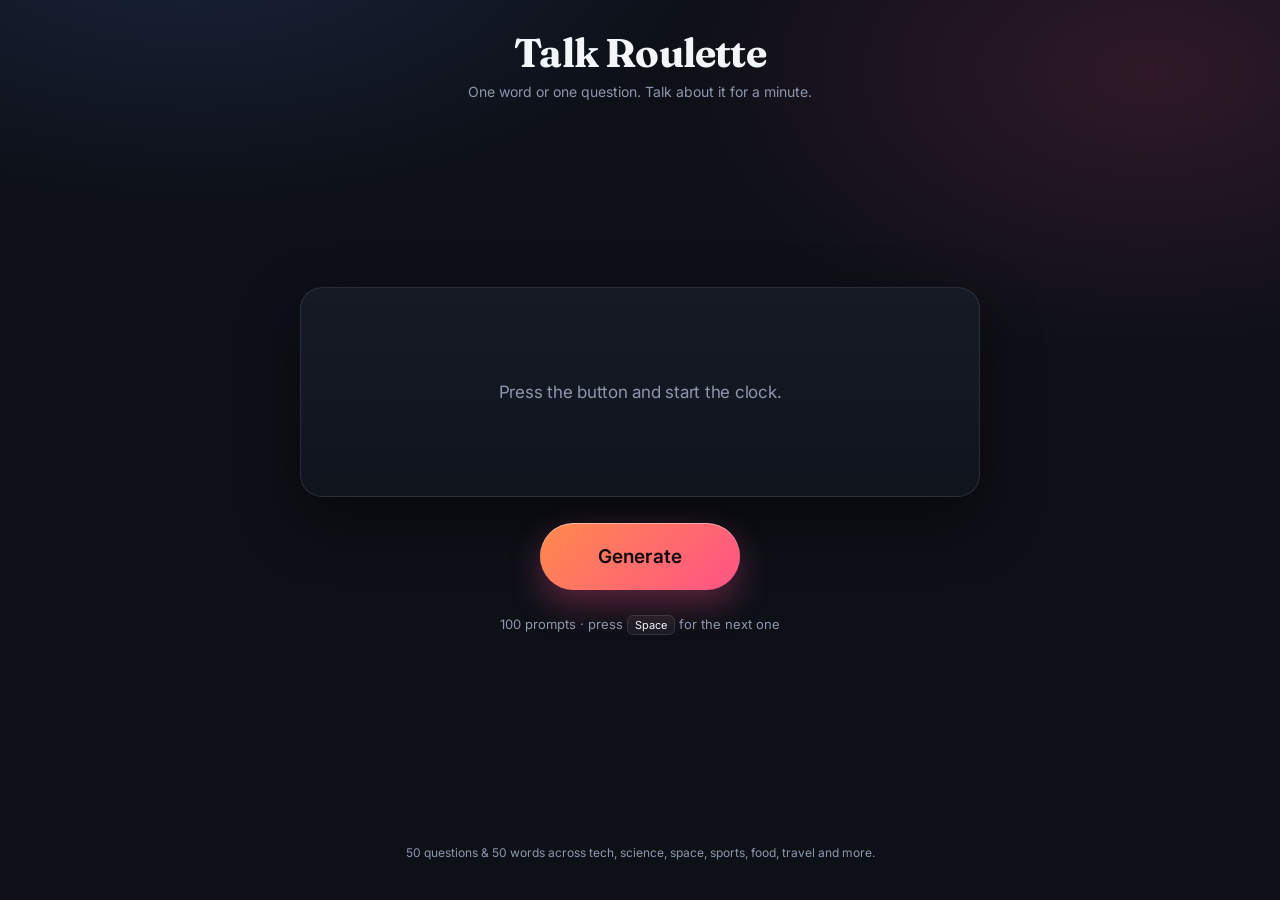
==== index.html @ c154769d "Talk Roulette: 50 questions + 50 words, one random generate button" ====
<!DOCTYPE html>
<html lang="en">
<head>
<meta charset="utf-8">
<meta name="viewport" content="width=device-width, initial-scale=1">
<title>Talk Roulette — one minute on anything</title>
<link rel="preconnect" href="https://fonts.googleapis.com">
<link rel="preconnect" href="https://fonts.gstatic.com" crossorigin>
<link href="https://fonts.googleapis.com/css2?family=Fraunces:opsz,wght@9..144,600;9..144,700&family=Inter:wght@400;500;600&display=swap" rel="stylesheet">
<style>
  :root{
    --bg:#0d1017; --bg2:#151a25; --ink:#f2f5fa; --muted:#8d97ad;
    --line:rgba(255,255,255,.10);
    --accent:#ff8a4c; --accent2:#ff4d8d; --accent3:#5b8cff;
  }
  *{box-sizing:border-box}
  [hidden]{display:none !important}
  html,body{height:100%}
  body{
    margin:0; background:var(--bg); color:var(--ink);
    font-family:Inter,system-ui,-apple-system,Segoe UI,sans-serif;
    display:flex; flex-direction:column; align-items:center;
    min-height:100dvh; padding:28px 20px 40px;
    background-image:
      radial-gradient(900px 500px at 15% -10%, rgba(91,140,255,.16), transparent 60%),
      radial-gradient(800px 480px at 90% 8%, rgba(255,77,141,.14), transparent 60%);
    background-attachment:fixed;
  }
  header{text-align:center; margin-bottom:auto}
  h1{
    font-family:Fraunces,Georgia,serif; font-weight:700;
    font-size:clamp(26px,5vw,40px); margin:0 0 6px; letter-spacing:-.02em;
  }
  .sub{color:var(--muted); font-size:14px; margin:0}

  main{
    width:100%; max-width:680px; display:flex; flex-direction:column;
    align-items:center; justify-content:center; gap:26px; margin:auto 0;
  }

  .card{
    width:100%; min-height:210px; border-radius:22px;
    background:linear-gradient(180deg,var(--bg2),#10141d);
    border:1px solid var(--line);
    box-shadow:0 24px 60px rgba(0,0,0,.45);
    padding:30px 28px; display:flex; flex-direction:column;
    align-items:center; justify-content:center; text-align:center; gap:16px;
  }
  .tags{display:flex; gap:8px; flex-wrap:wrap; justify-content:center}
  .tag{
    font-size:11px; letter-spacing:.13em; text-transform:uppercase;
    padding:5px 11px; border-radius:999px; border:1px solid var(--line);
    color:var(--muted); font-weight:600;
  }
  .tag.kind{border-color:transparent; color:#101018}
  .tag.kind[data-kind="word"]{background:linear-gradient(90deg,var(--accent),var(--accent2))}
  .tag.kind[data-kind="question"]{background:linear-gradient(90deg,var(--accent3),#5be0d0)}

  #out{margin:0; line-height:1.35; letter-spacing:-.015em}
  #out.word{
    font-family:Fraunces,Georgia,serif; font-weight:700;
    font-size:clamp(40px,9vw,68px);
    background:linear-gradient(90deg,var(--accent),var(--accent2));
    -webkit-background-clip:text; background-clip:text; color:transparent;
  }
  #out.question{font-size:clamp(19px,3.4vw,27px); font-weight:500; line-height:1.45; max-width:34ch}
  #out.idle{color:var(--muted); font-size:17px; font-weight:400}

  .pop{animation:pop .34s cubic-bezier(.2,.9,.3,1.4)}
  @keyframes pop{from{opacity:0; transform:translateY(10px) scale(.97)} to{opacity:1; transform:none}}

  #go{
    font:inherit; font-weight:600; font-size:19px; letter-spacing:.01em;
    color:#12070a; cursor:pointer; border:0;
    padding:22px 58px; border-radius:999px;
    background:linear-gradient(135deg,var(--accent),var(--accent2) 55%,var(--accent3));
    background-size:200% 200%;
    box-shadow:0 14px 34px rgba(255,77,141,.32), inset 0 1px 0 rgba(255,255,255,.4);
    transition:transform .12s ease, box-shadow .2s ease, background-position .6s ease;
  }
  #go:hover{transform:translateY(-2px); background-position:100% 50%; box-shadow:0 18px 44px rgba(255,77,141,.42), inset 0 1px 0 rgba(255,255,255,.4)}
  #go:active{transform:translateY(1px) scale(.985)}
  #go:focus-visible{outline:3px solid #fff; outline-offset:4px}

  .hint{color:var(--muted); font-size:13px; margin:0}
  kbd{
    font:inherit; font-size:11px; padding:2px 7px; border-radius:6px;
    border:1px solid var(--line); background:rgba(255,255,255,.05); color:var(--ink);
  }
  footer{margin-top:auto; padding-top:26px; color:var(--muted); font-size:12px; text-align:center}
  @media (prefers-reduced-motion:reduce){.pop{animation:none} #go{transition:none}}
</style>
</head>
<body>

<header>
  <h1>Talk Roulette</h1>
  <p class="sub">One word or one question. Talk about it for a minute.</p>
</header>

<main>
  <div class="card">
    <div class="tags" id="tags" hidden>
      <span class="tag kind" id="kindTag"></span>
      <span class="tag" id="themeTag"></span>
    </div>
    <p id="out" class="idle">Press the button and start the clock.</p>
  </div>

  <button id="go">Generate</button>
  <p class="hint">100 prompts &middot; press <kbd>Space</kbd> for the next one</p>
</main>

<footer>50 questions &amp; 50 words across tech, science, space, sports, food, travel and more.</footer>

<script src="data.js"></script>
<script>
  const out = document.getElementById('out');
  const tags = document.getElementById('tags');
  const kindTag = document.getElementById('kindTag');
  const themeTag = document.getElementById('themeTag');
  const go = document.getElementById('go');

  // Every item, tagged by kind, so one draw picks freely between words and questions.
  const POOL = [
    ...WORDS.map(w => ({ ...w, kind: 'word' })),
    ...QUESTIONS.map(q => ({ ...q, kind: 'question' }))
  ];

  let last = -1;

  function generate() {
    let i = Math.floor(Math.random() * POOL.length);
    if (POOL.length > 1) while (i === last) i = Math.floor(Math.random() * POOL.length);
    last = i;

    const item = POOL[i];
    tags.hidden = false;
    kindTag.textContent = item.kind === 'word' ? 'Word' : 'Question';
    kindTag.dataset.kind = item.kind;
    themeTag.textContent = item.theme;

    out.textContent = item.text;
    out.className = item.kind;
    void out.offsetWidth;      // restart the animation on repeat presses
    out.classList.add('pop');
  }

  go.addEventListener('click', generate);
  document.addEventListener('keydown', e => {
    if (e.code === 'Space' || e.key === 'Enter') { e.preventDefault(); generate(); }
  });
</script>
</body>
</html>
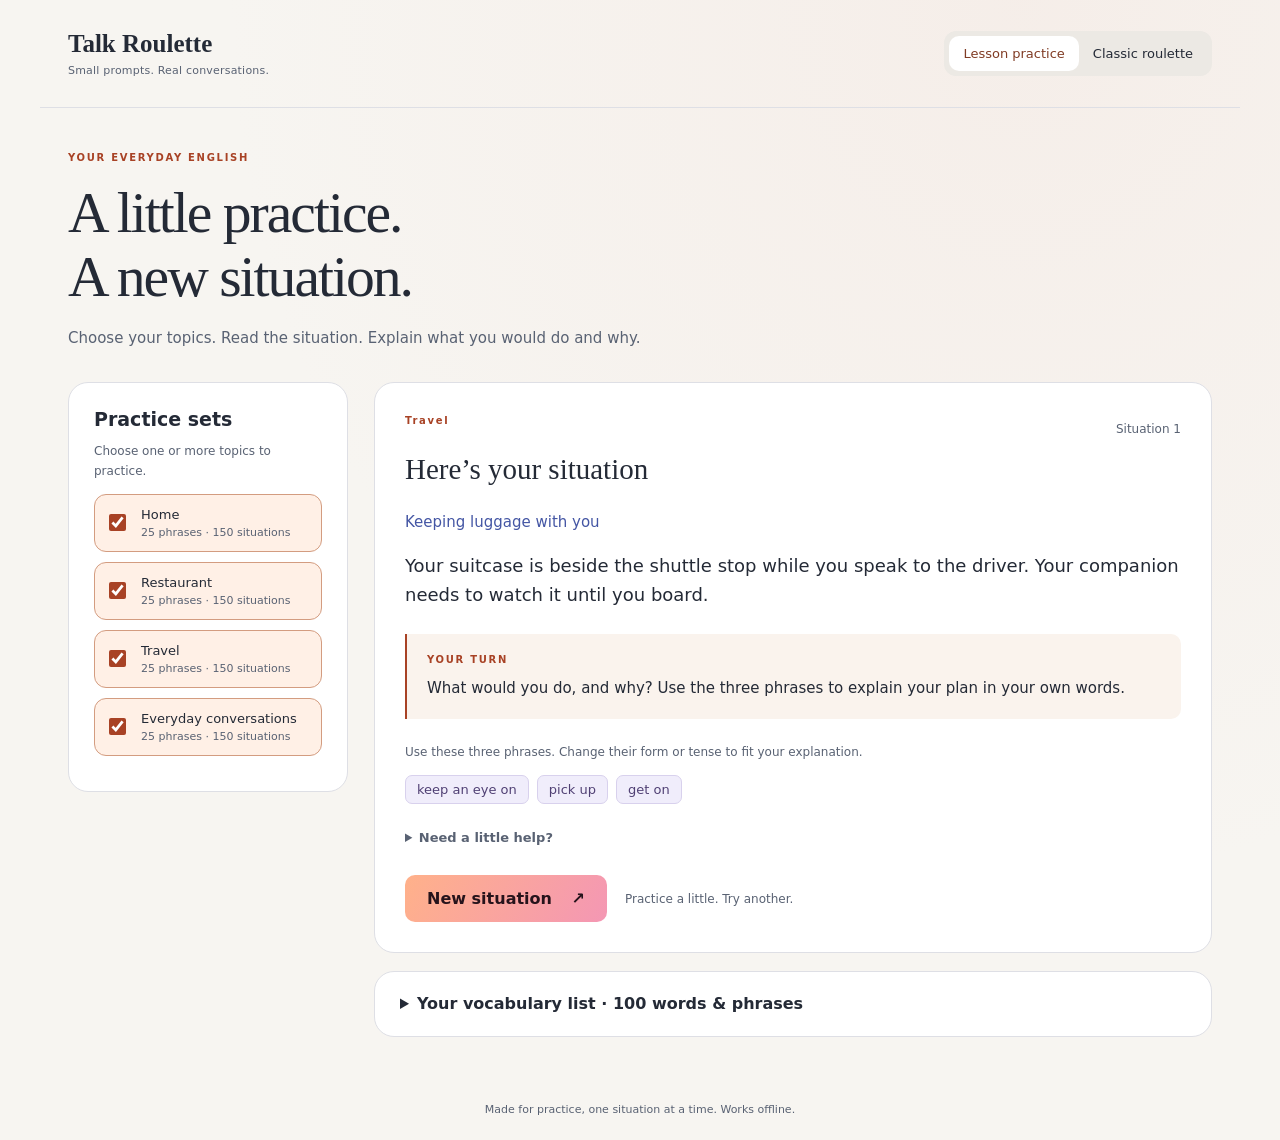
==== commit 89d262af: "Add focused lesson practice with 600 situations" ====
--- a/index.html
+++ b/index.html
@@ -1,155 +1,71 @@
-<!DOCTYPE html>
+<!doctype html>
 <html lang="en">
 <head>
-<meta charset="utf-8">
-<meta name="viewport" content="width=device-width, initial-scale=1">
-<title>Talk Roulette — one minute on anything</title>
-<link rel="preconnect" href="https://fonts.googleapis.com">
-<link rel="preconnect" href="https://fonts.gstatic.com" crossorigin>
-<link href="https://fonts.googleapis.com/css2?family=Fraunces:opsz,wght@9..144,600;9..144,700&family=Inter:wght@400;500;600&display=swap" rel="stylesheet">
-<style>
-  :root{
-    --bg:#0d1017; --bg2:#151a25; --ink:#f2f5fa; --muted:#8d97ad;
-    --line:rgba(255,255,255,.10);
-    --accent:#ff8a4c; --accent2:#ff4d8d; --accent3:#5b8cff;
-  }
-  *{box-sizing:border-box}
-  [hidden]{display:none !important}
-  html,body{height:100%}
-  body{
-    margin:0; background:var(--bg); color:var(--ink);
-    font-family:Inter,system-ui,-apple-system,Segoe UI,sans-serif;
-    display:flex; flex-direction:column; align-items:center;
-    min-height:100dvh; padding:28px 20px 40px;
-    background-image:
-      radial-gradient(900px 500px at 15% -10%, rgba(91,140,255,.16), transparent 60%),
-      radial-gradient(800px 480px at 90% 8%, rgba(255,77,141,.14), transparent 60%);
-    background-attachment:fixed;
-  }
-  header{text-align:center; margin-bottom:auto}
-  h1{
-    font-family:Fraunces,Georgia,serif; font-weight:700;
-    font-size:clamp(26px,5vw,40px); margin:0 0 6px; letter-spacing:-.02em;
-  }
-  .sub{color:var(--muted); font-size:14px; margin:0}
-
-  main{
-    width:100%; max-width:680px; display:flex; flex-direction:column;
-    align-items:center; justify-content:center; gap:26px; margin:auto 0;
-  }
-
-  .card{
-    width:100%; min-height:210px; border-radius:22px;
-    background:linear-gradient(180deg,var(--bg2),#10141d);
-    border:1px solid var(--line);
-    box-shadow:0 24px 60px rgba(0,0,0,.45);
-    padding:30px 28px; display:flex; flex-direction:column;
-    align-items:center; justify-content:center; text-align:center; gap:16px;
-  }
-  .tags{display:flex; gap:8px; flex-wrap:wrap; justify-content:center}
-  .tag{
-    font-size:11px; letter-spacing:.13em; text-transform:uppercase;
-    padding:5px 11px; border-radius:999px; border:1px solid var(--line);
-    color:var(--muted); font-weight:600;
-  }
-  .tag.kind{border-color:transparent; color:#101018}
-  .tag.kind[data-kind="word"]{background:linear-gradient(90deg,var(--accent),var(--accent2))}
-  .tag.kind[data-kind="question"]{background:linear-gradient(90deg,var(--accent3),#5be0d0)}
-
-  #out{margin:0; line-height:1.35; letter-spacing:-.015em}
-  #out.word{
-    font-family:Fraunces,Georgia,serif; font-weight:700;
-    font-size:clamp(40px,9vw,68px);
-    background:linear-gradient(90deg,var(--accent),var(--accent2));
-    -webkit-background-clip:text; background-clip:text; color:transparent;
-  }
-  #out.question{font-size:clamp(19px,3.4vw,27px); font-weight:500; line-height:1.45; max-width:34ch}
-  #out.idle{color:var(--muted); font-size:17px; font-weight:400}
-
-  .pop{animation:pop .34s cubic-bezier(.2,.9,.3,1.4)}
-  @keyframes pop{from{opacity:0; transform:translateY(10px) scale(.97)} to{opacity:1; transform:none}}
-
-  #go{
-    font:inherit; font-weight:600; font-size:19px; letter-spacing:.01em;
-    color:#12070a; cursor:pointer; border:0;
-    padding:22px 58px; border-radius:999px;
-    background:linear-gradient(135deg,var(--accent),var(--accent2) 55%,var(--accent3));
-    background-size:200% 200%;
-    box-shadow:0 14px 34px rgba(255,77,141,.32), inset 0 1px 0 rgba(255,255,255,.4);
-    transition:transform .12s ease, box-shadow .2s ease, background-position .6s ease;
-  }
-  #go:hover{transform:translateY(-2px); background-position:100% 50%; box-shadow:0 18px 44px rgba(255,77,141,.42), inset 0 1px 0 rgba(255,255,255,.4)}
-  #go:active{transform:translateY(1px) scale(.985)}
-  #go:focus-visible{outline:3px solid #fff; outline-offset:4px}
-
-  .hint{color:var(--muted); font-size:13px; margin:0}
-  kbd{
-    font:inherit; font-size:11px; padding:2px 7px; border-radius:6px;
-    border:1px solid var(--line); background:rgba(255,255,255,.05); color:var(--ink);
-  }
-  footer{margin-top:auto; padding-top:26px; color:var(--muted); font-size:12px; text-align:center}
-  @media (prefers-reduced-motion:reduce){.pop{animation:none} #go{transition:none}}
-</style>
+  <meta charset="utf-8">
+  <meta name="viewport" content="width=device-width, initial-scale=1">
+  <meta name="referrer" content="no-referrer">
+  <meta http-equiv="Content-Security-Policy" content="default-src 'none'; script-src 'self'; style-src 'self'; img-src 'self' data:; connect-src 'none'; base-uri 'none'; form-action 'none'">
+  <title>Talk Roulette | Lesson practice</title>
+  <link rel="stylesheet" href="styles/app.css">
 </head>
 <body>
-
-<header>
-  <h1>Talk Roulette</h1>
-  <p class="sub">One word or one question. Talk about it for a minute.</p>
-</header>
-
-<main>
-  <div class="card">
-    <div class="tags" id="tags" hidden>
-      <span class="tag kind" id="kindTag"></span>
-      <span class="tag" id="themeTag"></span>
-    </div>
-    <p id="out" class="idle">Press the button and start the clock.</p>
-  </div>
-
-  <button id="go">Generate</button>
-  <p class="hint">100 prompts &middot; press <kbd>Space</kbd> for the next one</p>
-</main>
-
-<footer>50 questions &amp; 50 words across tech, science, space, sports, food, travel and more.</footer>
-
-<script src="data.js"></script>
-<script>
-  const out = document.getElementById('out');
-  const tags = document.getElementById('tags');
-  const kindTag = document.getElementById('kindTag');
-  const themeTag = document.getElementById('themeTag');
-  const go = document.getElementById('go');
-
-  // Every item, tagged by kind, so one draw picks freely between words and questions.
-  const POOL = [
-    ...WORDS.map(w => ({ ...w, kind: 'word' })),
-    ...QUESTIONS.map(q => ({ ...q, kind: 'question' }))
-  ];
-
-  let last = -1;
-
-  function generate() {
-    let i = Math.floor(Math.random() * POOL.length);
-    if (POOL.length > 1) while (i === last) i = Math.floor(Math.random() * POOL.length);
-    last = i;
-
-    const item = POOL[i];
-    tags.hidden = false;
-    kindTag.textContent = item.kind === 'word' ? 'Word' : 'Question';
-    kindTag.dataset.kind = item.kind;
-    themeTag.textContent = item.theme;
-
-    out.textContent = item.text;
-    out.className = item.kind;
-    void out.offsetWidth;      // restart the animation on repeat presses
-    out.classList.add('pop');
-  }
-
-  go.addEventListener('click', generate);
-  document.addEventListener('keydown', e => {
-    if (e.code === 'Space' || e.key === 'Enter') { e.preventDefault(); generate(); }
-  });
-</script>
+  <header class="topbar">
+    <a class="brand" href="#">Talk Roulette<span>Small prompts. Real conversations.</span></a>
+    <nav aria-label="Practice mode">
+      <button id="lesson-mode" aria-pressed="true">Lesson practice</button>
+      <button id="roulette-mode" aria-pressed="false">Classic roulette</button>
+    </nav>
+  </header>
+  <main>
+    <section id="lesson-panel" aria-labelledby="page-title">
+      <div class="intro"><p class="eyebrow">YOUR EVERYDAY ENGLISH</p><h1 id="page-title">A little practice.<br>A new situation.</h1><p>Choose your topics. Read the situation. Explain what you would do and why.</p></div>
+      <div class="workspace">
+        <aside class="panel library" aria-labelledby="sets-heading">
+          <div class="section-heading"><h2 id="sets-heading">Practice sets</h2></div>
+          <p class="small muted">Choose one or more topics to practice.</p>
+          <div id="set-list"></div>
+        </aside>
+        <div class="practice-column">
+          <article class="panel challenge" aria-labelledby="situation-heading">
+            <div id="challenge-content" aria-live="polite" aria-atomic="true">
+              <div class="section-heading"><p id="context-label" class="eyebrow"></p><span id="round-label" class="small muted"></span></div>
+              <h2 id="situation-heading">Here’s your situation</h2>
+              <p id="scene-intro" class="scene-intro"></p><div id="scene-events"></div>
+              <div class="task-box"><p class="eyebrow">YOUR TURN</p><p id="task"></p></div>
+              <p class="small muted">Use these three phrases. Change their form or tense to fit your explanation.</p><div id="target-words" class="chips"></div>
+            </div>
+            <details id="hints"><summary>Need a little help?</summary><div id="hint-content"></div></details>
+            <div class="generate-row"><button id="next" class="primary">New situation <span aria-hidden="true">↗</span></button><span class="small muted">Practice a little. Try another.</span></div>
+          </article>
+          <details class="panel vocabulary"><summary id="vocabulary-summary">Your vocabulary list</summary><div id="vocabulary-list"></div></details>
+        </div>
+      </div>
+    </section>
+    <section id="roulette-panel" hidden aria-labelledby="classic-title"><p class="eyebrow">THE ORIGINAL</p><h1 id="classic-title">One minute on anything.</h1><article class="panel classic-card" aria-live="polite"><p id="classic-label" class="eyebrow">WORD OR QUESTION</p><h2 id="classic-prompt">Press the button and start talking.</h2></article><button id="classic-next" class="primary">Generate</button><p class="muted">50 words. 50 questions. Plenty to talk about.</p></section>
+  </main>
+  <footer>Made for practice, one situation at a time. Works offline.</footer>
+  <script src="data.js"></script>
+  <script src="data/catalog.js"></script>
+  <script src="data/vocabulary/home.js"></script>
+  <script src="data/situations/home/cleaning.js"></script>
+  <script src="data/situations/home/household.js"></script>
+  <script src="data/situations/home/routines.js"></script>
+  <script src="data/vocabulary/restaurant.js"></script>
+  <script src="data/situations/restaurant/operations.js"></script>
+  <script src="data/situations/restaurant/service.js"></script>
+  <script src="data/situations/restaurant/teamwork.js"></script>
+  <script src="data/vocabulary/travel.js"></script>
+  <script src="data/situations/travel/accommodation.js"></script>
+  <script src="data/situations/travel/exploring.js"></script>
+  <script src="data/situations/travel/transport.js"></script>
+  <script src="data/vocabulary/everyday.js"></script>
+  <script src="data/situations/everyday/plans.js"></script>
+  <script src="data/situations/everyday/relationships.js"></script>
+  <script src="data/situations/everyday/routines.js"></script>
+  <script src="lib/sets.js"></script>
+  <script src="lib/generator.js"></script>
+  <script src="components/dom.js"></script>
+  <script src="components/practice.js"></script>
+  <script src="app.js"></script>
 </body>
 </html>
--- a/styles/app.css
+++ b/styles/app.css
@@ -0,0 +1,110 @@
+:root{color-scheme:light;--bg:#f7f5f1;--panel:#ffffff;--ink:#242a36;--muted:#596273;--line:#dedfe5;--accent:#a84225;--blue:#4456a4;--radius:20px;font-family:Inter,system-ui,-apple-system,sans-serif;color:var(--ink);background:var(--bg)}
+
+*{box-sizing:border-box}
+[hidden]{display:none!important}
+body{margin:0;background:radial-gradient(ellipse at 80% 0,#f2dfd855,transparent 55%);min-height:100vh}
+button,input,textarea,select{font:inherit}
+button,select,summary{cursor:pointer}
+button{color:var(--ink);background:#f1f2f5;border:1px solid var(--line);padding:10px 14px;border-radius:10px}
+button:hover{background:#e4e7ed}
+button:disabled{opacity:.45;cursor:not-allowed}
+a{color:inherit}
+button:focus-visible,a:focus-visible,input:focus-visible,select:focus-visible,textarea:focus-visible,summary:focus-visible{outline:2px solid var(--accent);outline-offset:4px}
+input,textarea,select{background:var(--panel);color:var(--ink);border:1px solid #a7afbd;border-radius:9px;padding:11px;width:100%}
+textarea{resize:vertical}
+input::placeholder,textarea::placeholder{color:var(--muted);opacity:1}
+label{display:grid;gap:8px;font-size:13px;font-weight:600}
+h1,h2,h3,p{margin-top:0}
+h1{font-family:Georgia,serif;font-size:clamp(36px,4.5vw,58px);font-weight:400;letter-spacing:-2px;line-height:1.12;margin-bottom:16px}
+h2{font-size:19px}
+h3{font-size:15px}
+p{line-height:1.65}
+summary{font-weight:600;line-height:1.5}
+details[open]>summary{margin-bottom:20px}
+
+.topbar{max-width:1200px;margin:auto;padding:30px 28px;display:flex;justify-content:space-between;align-items:center;gap:22px;border-bottom:1px solid var(--line)}
+.brand{font-family:Georgia,serif;font-weight:bold;font-size:25px;text-decoration:none}
+.brand span{display:block;font-family:system-ui,sans-serif;font-weight:400;font-size:11px;letter-spacing:.2px;color:var(--muted);margin-top:6px}
+nav{display:flex;padding:5px;background:#ece9e4;border-radius:12px}
+nav button{border:0;background:transparent;font-size:13px}
+nav button[aria-pressed=true]{background:#ffffff;color:#803b24}
+main{max-width:1200px;margin:auto;padding:42px 28px}
+.intro{margin-bottom:32px}
+.intro>p:last-child{color:var(--muted);font-size:15px}
+.eyebrow{font-size:10px;letter-spacing:1.7px;font-weight:700;color:var(--accent);margin-bottom:14px}
+.workspace{display:grid;grid-template-columns:280px minmax(0,1fr);gap:26px;align-items:start}
+.panel{background:var(--panel);border:1px solid var(--line);border-radius:var(--radius);padding:25px}
+.section-heading{display:flex;justify-content:space-between;align-items:center;gap:10px}
+.section-heading h2{margin-bottom:0}
+.library .section-heading{margin-bottom:12px}
+.small{font-size:12px}
+.muted{color:var(--muted)}
+
+.set-row{display:flex;gap:8px;align-items:center;margin:10px 0;padding:12px 10px;border:1px solid var(--line);border-radius:12px}
+.set-row:has(input:checked){background:#fff0e6;border-color:#d39c80}
+.set-row label{display:flex;flex:1;align-items:center;gap:12px;cursor:pointer;min-width:0}
+.set-row input{width:17px;height:17px;accent-color:var(--accent);flex-shrink:0}
+.set-row strong{display:block;font-weight:500;overflow-wrap:anywhere}
+.set-row small{display:block;color:var(--muted);font-size:11px;font-weight:400;margin-top:4px}
+.library>p:last-child{margin-bottom:0}
+.practice-column{display:grid;gap:18px}
+
+.challenge{padding:30px}
+.challenge h2{font-family:Georgia,serif;font-size:29px;font-weight:400;margin-top:9px}
+.scene-intro{color:var(--blue);font-size:15px;margin-bottom:16px}
+#scene-events p{font-size:18px;line-height:1.65;margin-bottom:12px}
+.task-box{background:#faf3ed;border-left:2px solid var(--accent);border-radius:0 10px 10px 0;padding:18px 20px;margin:24px 0}
+.task-box .eyebrow{margin-bottom:8px}
+.task-box p:last-child{margin-bottom:0;font-size:15px}
+.chips{display:flex;gap:8px;flex-wrap:wrap}
+.chip{background:#f0edfb;border:1px solid #d8d1ed;border-radius:7px;padding:6px 11px;font-size:13px;color:#504074;overflow-wrap:anywhere}
+#hints{margin-top:24px}
+#hints summary{font-size:13px;color:var(--muted)}
+.hint-entry{font-size:13px;border-top:1px solid var(--line);padding-top:12px}
+.hint-entry p{margin:6px 0;color:var(--muted)}
+.hint-entry strong{color:var(--ink)}
+.generate-row{display:flex;gap:18px;align-items:center;margin-top:28px}
+.primary{background:linear-gradient(120deg,#ffb18a,#f497b4);border:0;color:#26131b;font-weight:700;padding:14px 22px}
+.primary:hover{background:#ffbf9e}
+.primary span{margin-left:14px}
+.vocabulary{padding:20px 25px}
+.vocab-group{margin-top:20px}
+.vocab-word{display:flex;gap:16px;padding:10px 0;border-top:1px solid var(--line);font-size:13px}
+.vocab-word strong{min-width:115px;flex:0 0 30%;overflow-wrap:anywhere}
+.vocab-word span{color:var(--muted)}
+
+footer{padding:24px;text-align:center;color:var(--muted);font-size:11px}
+#roulette-panel{max-width:760px;margin:40px auto;text-align:center}
+.classic-card{margin:30px 0;min-height:240px;display:flex;flex-direction:column;justify-content:center}
+.classic-card h2{font-size:30px;line-height:1.5;font-family:Georgia,serif;font-weight:400}
+#roulette-panel>.muted{margin-top:20px}
+
+@media(max-width:800px){.workspace{grid-template-columns:1fr}
+.library #set-list{display:grid;grid-template-columns:1fr 1fr;gap:0 12px}
+.intro br{display:none}
+.topbar{padding:22px 20px}
+main{padding:28px 20px}
+.topbar{align-items:flex-start}
+.brand span{max-width:160px}
+nav{flex-direction:column}
+.challenge{padding:24px}
+.generate-row>.small{display:none}
+}
+
+@media(max-width:450px){.library #set-list{grid-template-columns:1fr}
+.topbar{gap:10px}
+.brand{font-size:22px}
+nav button{font-size:11px;padding:8px}
+.panel{padding:20px}
+main{padding:28px 14px}
+.library #set-list{gap:0}
+.set-row{margin:5px 0}
+.vocab-word{gap:10px}
+}
+
+@media(prefers-reduced-motion:no-preference){button{transition:background .15s ease}
+.challenge{animation:appear .3s ease}
+@keyframes appear{from{opacity:.4;transform:translateY(6px)}
+to{opacity:1;transform:none}
+}
+}
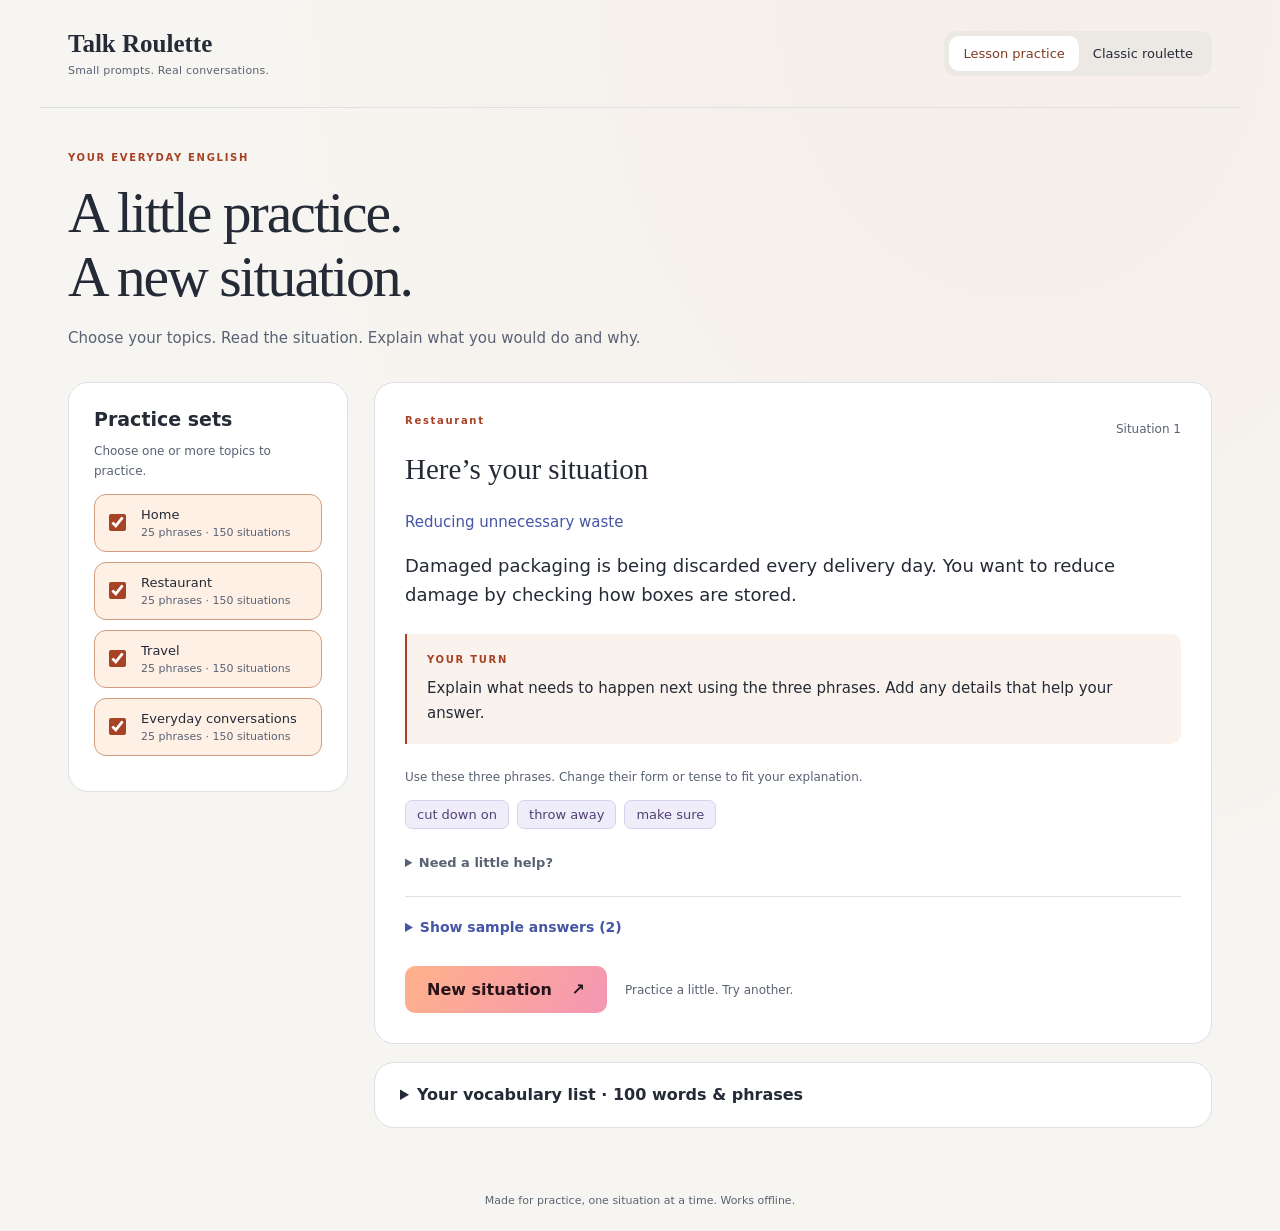
==== commit 4904a6c3: "Randomize prompts and add sample answers for all situations" ====
--- a/index.html
+++ b/index.html
@@ -35,6 +35,7 @@
               <p class="small muted">Use these three phrases. Change their form or tense to fit your explanation.</p><div id="target-words" class="chips"></div>
             </div>
             <details id="hints"><summary>Need a little help?</summary><div id="hint-content"></div></details>
+            <details id="sample-answers"><summary>Show sample answers (2)</summary><p class="small muted">Try your own answer first, then compare these two approaches. The target phrases are in bold.</p><div id="sample-content"></div></details>
             <div class="generate-row"><button id="next" class="primary">New situation <span aria-hidden="true">↗</span></button><span class="small muted">Practice a little. Try another.</span></div>
           </article>
           <details class="panel vocabulary"><summary id="vocabulary-summary">Your vocabulary list</summary><div id="vocabulary-list"></div></details>
@@ -62,9 +63,23 @@
   <script src="data/situations/everyday/plans.js"></script>
   <script src="data/situations/everyday/relationships.js"></script>
   <script src="data/situations/everyday/routines.js"></script>
+  <script src="data/answers/home/cleaning.js"></script>
+  <script src="data/answers/home/household.js"></script>
+  <script src="data/answers/home/routines.js"></script>
+  <script src="data/answers/restaurant/operations.js"></script>
+  <script src="data/answers/restaurant/service.js"></script>
+  <script src="data/answers/restaurant/teamwork.js"></script>
+  <script src="data/answers/travel/accommodation.js"></script>
+  <script src="data/answers/travel/exploring.js"></script>
+  <script src="data/answers/travel/transport.js"></script>
+  <script src="data/answers/everyday/plans.js"></script>
+  <script src="data/answers/everyday/relationships.js"></script>
+  <script src="data/answers/everyday/routines.js"></script>
   <script src="lib/sets.js"></script>
+  <script src="lib/random.js"></script>
   <script src="lib/generator.js"></script>
   <script src="components/dom.js"></script>
+  <script src="components/sample-answers.js"></script>
   <script src="components/practice.js"></script>
   <script src="app.js"></script>
 </body>
--- a/styles/app.css
+++ b/styles/app.css
@@ -63,6 +63,12 @@
 .hint-entry{font-size:13px;border-top:1px solid var(--line);padding-top:12px}
 .hint-entry p{margin:6px 0;color:var(--muted)}
 .hint-entry strong{color:var(--ink)}
+#sample-answers{margin-top:24px;padding-top:20px;border-top:1px solid var(--line)}
+#sample-answers summary{color:var(--blue);font-size:14px}
+.sample-answer{margin-top:18px;padding:18px;background:#f7f6fb;border-radius:12px}
+.sample-answer h3{color:var(--blue);margin-bottom:10px;font-size:13px}
+.sample-answer p{font-size:15px;margin-bottom:0;overflow-wrap:anywhere}
+.sample-answer strong{color:#504074}
 .generate-row{display:flex;gap:18px;align-items:center;margin-top:28px}
 .primary{background:linear-gradient(120deg,#ffb18a,#f497b4);border:0;color:#26131b;font-weight:700;padding:14px 22px}
 .primary:hover{background:#ffbf9e}
